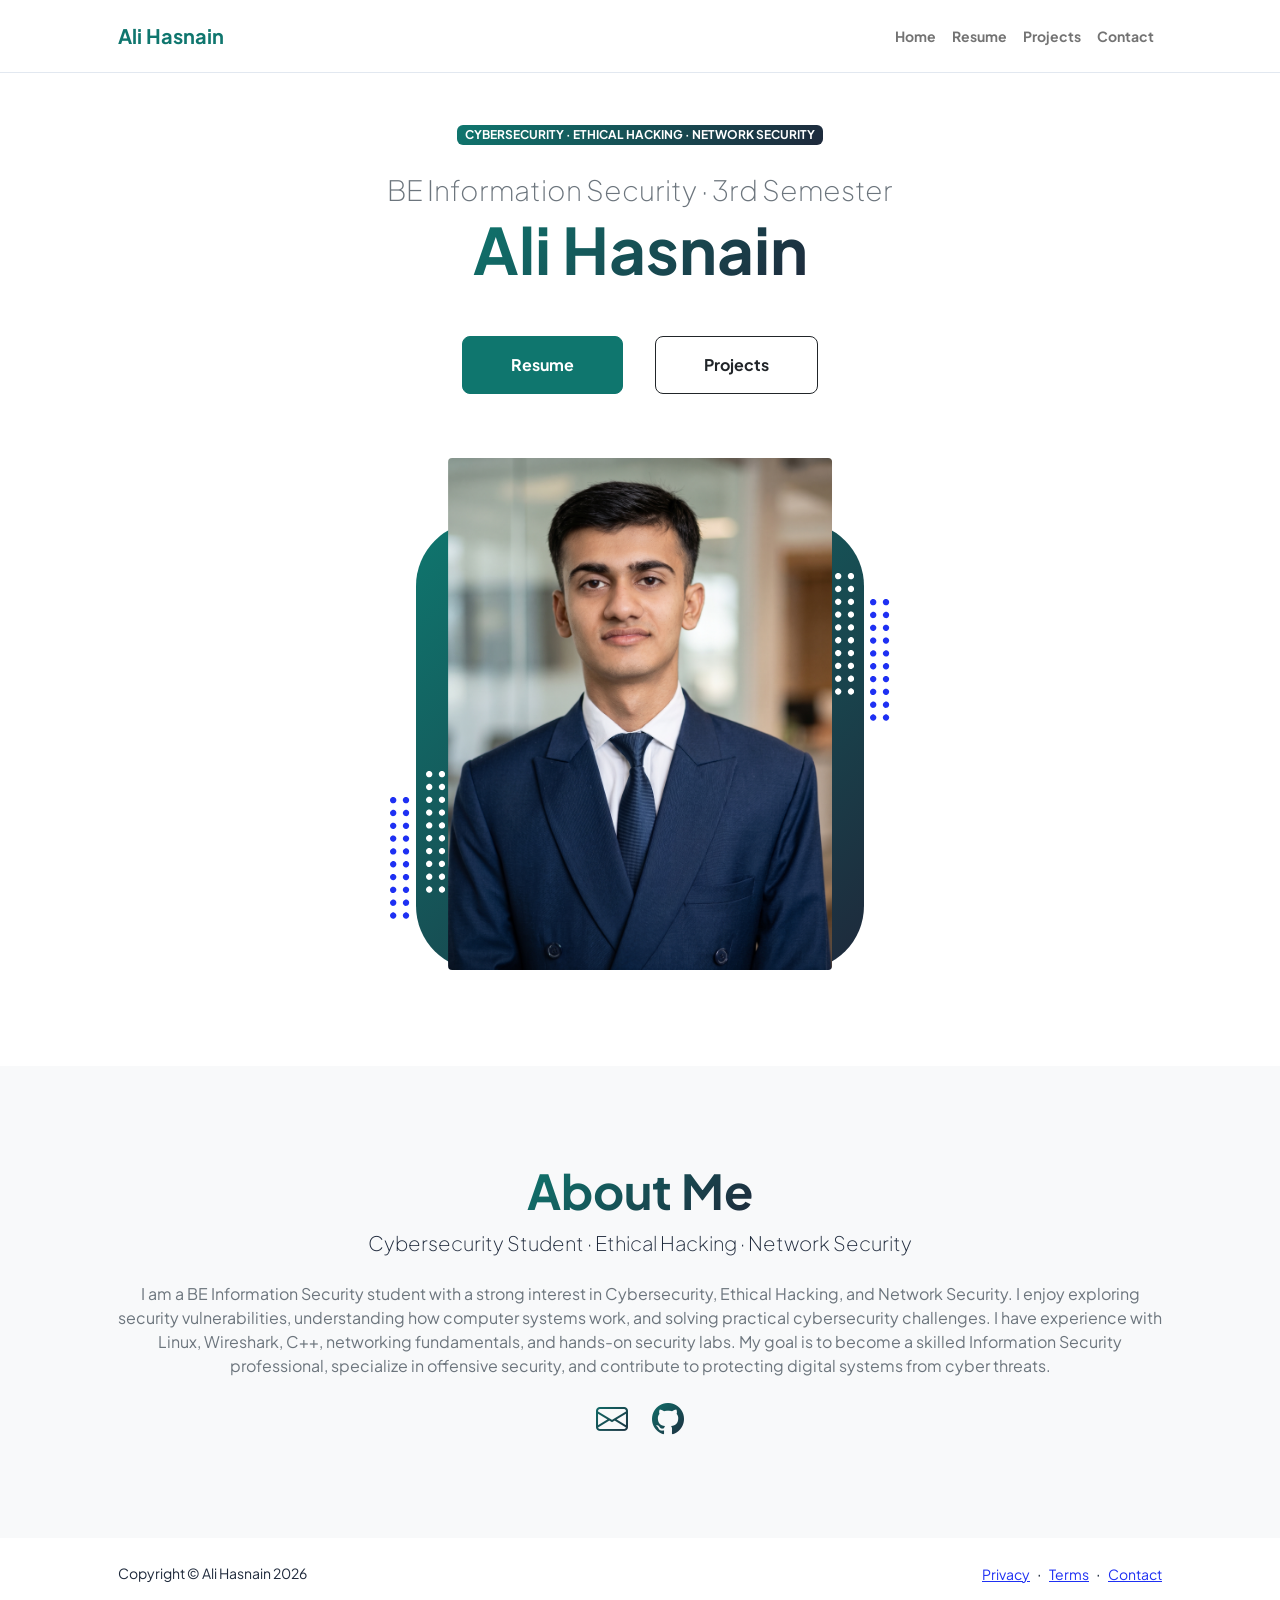
==== index.html @ 030be715 "Personal portfolio website" ====
<!DOCTYPE html>
<html lang="en">
    <head>
        <meta charset="utf-8" />
        <meta name="viewport" content="width=device-width, initial-scale=1, shrink-to-fit=no" />
        <meta name="description" content="Ali Hasnain — Information Security student portfolio focused on cybersecurity and ethical hacking." />
        <meta name="author" content="Ali Hasnain" />
        <title>Ali Hasnain | Cybersecurity Portfolio</title>
        <!-- Favicon-->
        <link rel="icon" type="image/x-icon" href="assets/favicon.ico" />
        <!-- Custom Google font-->
        <link rel="preconnect" href="https://fonts.googleapis.com" />
        <link rel="preconnect" href="https://fonts.gstatic.com" crossorigin />
        <link href="https://fonts.googleapis.com/css2?family=Plus+Jakarta+Sans:wght@100;200;300;400;500;600;700;800;900&amp;display=swap" rel="stylesheet" />
        <!-- Bootstrap icons-->
        <link href="https://cdn.jsdelivr.net/npm/bootstrap-icons@1.8.1/font/bootstrap-icons.css" rel="stylesheet" />
        <!-- Core theme CSS (includes Bootstrap)-->
        <link href="css/styles.css" rel="stylesheet" />
    </head>
    <body class="d-flex flex-column h-100">
        <main class="flex-shrink-0">
            <!-- Navigation-->
            <nav class="navbar navbar-expand-lg navbar-light bg-white py-3">
                <div class="container px-5">
                    <a class="navbar-brand" href="index.html"><span class="fw-bolder text-primary">Ali Hasnain</span></a>
                    <button class="navbar-toggler" type="button" data-bs-toggle="collapse" data-bs-target="#navbarSupportedContent" aria-controls="navbarSupportedContent" aria-expanded="false" aria-label="Toggle navigation"><span class="navbar-toggler-icon"></span></button>
                    <div class="collapse navbar-collapse" id="navbarSupportedContent">
                        <ul class="navbar-nav ms-auto mb-2 mb-lg-0 small fw-bolder">
                            <li class="nav-item"><a class="nav-link" href="index.html">Home</a></li>
                            <li class="nav-item"><a class="nav-link" href="resume.html">Resume</a></li>
                            <li class="nav-item"><a class="nav-link" href="projects.html">Projects</a></li>
                            <li class="nav-item"><a class="nav-link" href="contact.html">Contact</a></li>
                        </ul>
                    </div>
                </div>
            </nav>
            <!-- Header-->
            <header class="py-5">
                <div class="container px-5 pb-5">
                    <div class="row gx-5 align-items-center">
                        <div class="col-xxl-5">
                            <!-- Header text content-->
                            <div class="text-center text-xxl-start">
                                <div class="badge bg-gradient-primary-to-secondary text-white mb-4"><div class="text-uppercase">Cybersecurity &middot; Ethical Hacking &middot; Network Security</div></div>
                                <div class="fs-3 fw-light text-muted">BE Information Security · 3rd Semester</div>
                                <h1 class="display-3 fw-bolder mb-5"><span class="text-gradient d-inline">Ali Hasnain</span></h1>
                                <div class="d-grid gap-3 d-sm-flex justify-content-sm-center justify-content-xxl-start mb-3">
                                    <a class="btn btn-primary btn-lg px-5 py-3 me-sm-3 fs-6 fw-bolder" href="resume.html">Resume</a>
                                    <a class="btn btn-outline-dark btn-lg px-5 py-3 fs-6 fw-bolder" href="projects.html">Projects</a>
                                </div>
                            </div>
                        </div>
                        <div class="col-xxl-7">
                            <!-- Header profile picture-->
                            <div class="d-flex justify-content-center mt-5 mt-xxl-0">
                                <div class="profile bg-gradient-primary-to-secondary">
                                    <!-- TIP: For best results, use a photo with a transparent background like the demo example below-->
                                    <!-- Watch a tutorial on how to do this on YouTube (link)-->
                                    <img class="profile-img" src="assets/profile.jpg" alt="Portrait of Ali Hasnain" />
                                    <div class="dots-1">
                                        <!-- SVG Dots-->
                                        <svg version="1.1" xmlns="http://www.w3.org/2000/svg" xmlns:xlink="http://www.w3.org/1999/xlink" x="0px" y="0px" viewBox="0 0 191.6 1215.4" style="enable-background: new 0 0 191.6 1215.4" xml:space="preserve">
                                            <g transform="translate(0.000000,1280.000000) scale(0.100000,-0.100000)">
                                                <path d="M227.7,12788.6c-105-35-200-141-222-248c-43-206,163-412,369-369c155,32,275,190,260,339c-11,105-90,213-190,262        C383.7,12801.6,289.7,12808.6,227.7,12788.6z"></path>
                                                <path d="M1507.7,12788.6c-151-50-253-216-222-362c25-119,136-230,254-255c194-41,395,142,375,339c-11,105-90,213-190,262        C1663.7,12801.6,1569.7,12808.6,1507.7,12788.6z"></path>
                                                <path d="M227.7,11508.6c-105-35-200-141-222-248c-43-206,163-412,369-369c155,32,275,190,260,339c-11,105-90,213-190,262        C383.7,11521.6,289.7,11528.6,227.7,11508.6z"></path>
                                                <path d="M1507.7,11508.6c-151-50-253-216-222-362c25-119,136-230,254-255c194-41,395,142,375,339c-11,105-90,213-190,262        C1663.7,11521.6,1569.7,11528.6,1507.7,11508.6z"></path>
                                                <path d="M227.7,10228.6c-105-35-200-141-222-248c-43-206,163-412,369-369c155,32,275,190,260,339c-11,105-90,213-190,262        C383.7,10241.6,289.7,10248.6,227.7,10228.6z"></path>
                                                <path d="M1507.7,10228.6c-105-35-200-141-222-248c-43-206,163-412,369-369c155,32,275,190,260,339c-11,105-90,213-190,262        C1663.7,10241.6,1569.7,10248.6,1507.7,10228.6z"></path>
                                                <path d="M227.7,8948.6c-105-35-200-141-222-248c-43-206,163-412,369-369c155,32,275,190,260,339c-11,105-90,213-190,262        C383.7,8961.6,289.7,8968.6,227.7,8948.6z"></path>
                                                <path d="M1507.7,8948.6c-105-35-200-141-222-248c-43-206,163-412,369-369c155,32,275,190,260,339c-11,105-90,213-190,262        C1663.7,8961.6,1569.7,8968.6,1507.7,8948.6z"></path>
                                                <path d="M227.7,7668.6c-105-35-200-141-222-248c-43-206,163-412,369-369c155,32,275,190,260,339c-11,105-90,213-190,262        C383.7,7681.6,289.7,7688.6,227.7,7668.6z"></path>
                                                <path d="M1507.7,7668.6c-105-35-200-141-222-248c-43-206,163-412,369-369c155,32,275,190,260,339c-11,105-90,213-190,262        C1663.7,7681.6,1569.7,7688.6,1507.7,7668.6z"></path>
                                                <path d="M227.7,6388.6c-105-35-200-141-222-248c-43-206,163-412,369-369c155,32,275,190,260,339c-11,105-90,213-190,262        C383.7,6401.6,289.7,6408.6,227.7,6388.6z"></path>
                                                <path d="M1507.7,6388.6c-105-35-200-141-222-248c-43-206,163-412,369-369c155,32,275,190,260,339c-11,105-90,213-190,262        C1663.7,6401.6,1569.7,6408.6,1507.7,6388.6z"></path>
                                                <path d="M227.7,5108.6c-105-35-200-141-222-248c-43-206,163-412,369-369c155,32,275,190,260,339c-11,105-90,213-190,262        C383.7,5121.6,289.7,5128.6,227.7,5108.6z"></path>
                                                <path d="M1507.7,5108.6c-105-35-200-141-222-248c-43-206,163-412,369-369c155,32,275,190,260,339c-11,105-90,213-190,262        C1663.7,5121.6,1569.7,5128.6,1507.7,5108.6z"></path>
                                                <path d="M227.7,3828.6c-105-35-200-141-222-248c-43-206,163-412,369-369c155,32,275,190,260,339c-11,105-90,213-190,262        C383.7,3841.6,289.7,3848.6,227.7,3828.6z"></path>
                                                <path d="M1507.7,3828.6c-105-35-200-141-222-248c-43-206,163-412,369-369c155,32,275,190,260,339c-11,105-90,213-190,262        C1663.7,3841.6,1569.7,3848.6,1507.7,3828.6z"></path>
                                                <path d="M227.7,2548.6c-105-35-200-141-222-248c-43-206,163-412,369-369c155,32,275,190,260,339c-11,105-90,213-190,262        C383.7,2561.6,289.7,2568.6,227.7,2548.6z"></path>
                                                <path d="M1507.7,2548.6c-105-35-200-141-222-248c-43-206,163-412,369-369c155,32,275,190,260,339c-11,105-90,213-190,262        C1663.7,2561.6,1569.7,2568.6,1507.7,2548.6z"></path>
                                                <path d="M227.7,1268.6c-105-35-200-141-222-248c-43-206,163-412,369-369c155,32,275,190,260,339c-11,105-90,213-190,262        C383.7,1281.6,289.7,1288.6,227.7,1268.6z"></path>
                                                <path d="M1507.7,1268.6c-105-35-200-141-222-248c-43-206,163-412,369-369c155,32,275,190,260,339c-11,105-90,213-190,262        C1663.7,1281.6,1569.7,1288.6,1507.7,1268.6z"></path>
                                            </g>
                                        </svg>
                                        <!-- END of SVG dots-->
                                    </div>
                                    <div class="dots-2">
                                        <!-- SVG Dots-->
                                        <svg version="1.1" xmlns="http://www.w3.org/2000/svg" xmlns:xlink="http://www.w3.org/1999/xlink" x="0px" y="0px" viewBox="0 0 191.6 1215.4" style="enable-background: new 0 0 191.6 1215.4" xml:space="preserve">
                                            <g transform="translate(0.000000,1280.000000) scale(0.100000,-0.100000)">
                                                <path d="M227.7,12788.6c-105-35-200-141-222-248c-43-206,163-412,369-369c155,32,275,190,260,339c-11,105-90,213-190,262        C383.7,12801.6,289.7,12808.6,227.7,12788.6z"></path>
                                                <path d="M1507.7,12788.6c-151-50-253-216-222-362c25-119,136-230,254-255c194-41,395,142,375,339c-11,105-90,213-190,262        C1663.7,12801.6,1569.7,12808.6,1507.7,12788.6z"></path>
                                                <path d="M227.7,11508.6c-105-35-200-141-222-248c-43-206,163-412,369-369c155,32,275,190,260,339c-11,105-90,213-190,262        C383.7,11521.6,289.7,11528.6,227.7,11508.6z"></path>
                                                <path d="M1507.7,11508.6c-151-50-253-216-222-362c25-119,136-230,254-255c194-41,395,142,375,339c-11,105-90,213-190,262        C1663.7,11521.6,1569.7,11528.6,1507.7,11508.6z"></path>
                                                <path d="M227.7,10228.6c-105-35-200-141-222-248c-43-206,163-412,369-369c155,32,275,190,260,339c-11,105-90,213-190,262        C383.7,10241.6,289.7,10248.6,227.7,10228.6z"></path>
                                                <path d="M1507.7,10228.6c-105-35-200-141-222-248c-43-206,163-412,369-369c155,32,275,190,260,339c-11,105-90,213-190,262        C1663.7,10241.6,1569.7,10248.6,1507.7,10228.6z"></path>
                                                <path d="M227.7,8948.6c-105-35-200-141-222-248c-43-206,163-412,369-369c155,32,275,190,260,339c-11,105-90,213-190,262        C383.7,8961.6,289.7,8968.6,227.7,8948.6z"></path>
                                                <path d="M1507.7,8948.6c-105-35-200-141-222-248c-43-206,163-412,369-369c155,32,275,190,260,339c-11,105-90,213-190,262        C1663.7,8961.6,1569.7,8968.6,1507.7,8948.6z"></path>
                                                <path d="M227.7,7668.6c-105-35-200-141-222-248c-43-206,163-412,369-369c155,32,275,190,260,339c-11,105-90,213-190,262        C383.7,7681.6,289.7,7688.6,227.7,7668.6z"></path>
                                                <path d="M1507.7,7668.6c-105-35-200-141-222-248c-43-206,163-412,369-369c155,32,275,190,260,339c-11,105-90,213-190,262        C1663.7,7681.6,1569.7,7688.6,1507.7,7668.6z"></path>
                                                <path d="M227.7,6388.6c-105-35-200-141-222-248c-43-206,163-412,369-369c155,32,275,190,260,339c-11,105-90,213-190,262        C383.7,6401.6,289.7,6408.6,227.7,6388.6z"></path>
                                                <path d="M1507.7,6388.6c-105-35-200-141-222-248c-43-206,163-412,369-369c155,32,275,190,260,339c-11,105-90,213-190,262        C1663.7,6401.6,1569.7,6408.6,1507.7,6388.6z"></path>
                                                <path d="M227.7,5108.6c-105-35-200-141-222-248c-43-206,163-412,369-369c155,32,275,190,260,339c-11,105-90,213-190,262        C383.7,5121.6,289.7,5128.6,227.7,5108.6z"></path>
                                                <path d="M1507.7,5108.6c-105-35-200-141-222-248c-43-206,163-412,369-369c155,32,275,190,260,339c-11,105-90,213-190,262        C1663.7,5121.6,1569.7,5128.6,1507.7,5108.6z"></path>
                                                <path d="M227.7,3828.6c-105-35-200-141-222-248c-43-206,163-412,369-369c155,32,275,190,260,339c-11,105-90,213-190,262        C383.7,3841.6,289.7,3848.6,227.7,3828.6z"></path>
                                                <path d="M1507.7,3828.6c-105-35-200-141-222-248c-43-206,163-412,369-369c155,32,275,190,260,339c-11,105-90,213-190,262        C1663.7,3841.6,1569.7,3848.6,1507.7,3828.6z"></path>
                                                <path d="M227.7,2548.6c-105-35-200-141-222-248c-43-206,163-412,369-369c155,32,275,190,260,339c-11,105-90,213-190,262        C383.7,2561.6,289.7,2568.6,227.7,2548.6z"></path>
                                                <path d="M1507.7,2548.6c-105-35-200-141-222-248c-43-206,163-412,369-369c155,32,275,190,260,339c-11,105-90,213-190,262        C1663.7,2561.6,1569.7,2568.6,1507.7,2548.6z"></path>
                                                <path d="M227.7,1268.6c-105-35-200-141-222-248c-43-206,163-412,369-369c155,32,275,190,260,339c-11,105-90,213-190,262        C383.7,1281.6,289.7,1288.6,227.7,1268.6z"></path>
                                                <path d="M1507.7,1268.6c-105-35-200-141-222-248c-43-206,163-412,369-369c155,32,275,190,260,339c-11,105-90,213-190,262        C1663.7,1281.6,1569.7,1288.6,1507.7,1268.6z"></path>
                                            </g>
                                        </svg>
                                        <!-- END of SVG dots-->
                                    </div>
                                    <div class="dots-3">
                                        <!-- SVG Dots-->
                                        <svg version="1.1" xmlns="http://www.w3.org/2000/svg" xmlns:xlink="http://www.w3.org/1999/xlink" x="0px" y="0px" viewBox="0 0 191.6 1215.4" style="enable-background: new 0 0 191.6 1215.4" xml:space="preserve">
                                            <g transform="translate(0.000000,1280.000000) scale(0.100000,-0.100000)">
                                                <path d="M227.7,12788.6c-105-35-200-141-222-248c-43-206,163-412,369-369c155,32,275,190,260,339c-11,105-90,213-190,262        C383.7,12801.6,289.7,12808.6,227.7,12788.6z"></path>
                                                <path d="M1507.7,12788.6c-151-50-253-216-222-362c25-119,136-230,254-255c194-41,395,142,375,339c-11,105-90,213-190,262        C1663.7,12801.6,1569.7,12808.6,1507.7,12788.6z"></path>
                                                <path d="M227.7,11508.6c-105-35-200-141-222-248c-43-206,163-412,369-369c155,32,275,190,260,339c-11,105-90,213-190,262        C383.7,11521.6,289.7,11528.6,227.7,11508.6z"></path>
                                                <path d="M1507.7,11508.6c-151-50-253-216-222-362c25-119,136-230,254-255c194-41,395,142,375,339c-11,105-90,213-190,262        C1663.7,11521.6,1569.7,11528.6,1507.7,11508.6z"></path>
                                                <path d="M227.7,10228.6c-105-35-200-141-222-248c-43-206,163-412,369-369c155,32,275,190,260,339c-11,105-90,213-190,262        C383.7,10241.6,289.7,10248.6,227.7,10228.6z"></path>
                                                <path d="M1507.7,10228.6c-105-35-200-141-222-248c-43-206,163-412,369-369c155,32,275,190,260,339c-11,105-90,213-190,262        C1663.7,10241.6,1569.7,10248.6,1507.7,10228.6z"></path>
                                                <path d="M227.7,8948.6c-105-35-200-141-222-248c-43-206,163-412,369-369c155,32,275,190,260,339c-11,105-90,213-190,262        C383.7,8961.6,289.7,8968.6,227.7,8948.6z"></path>
                                                <path d="M1507.7,8948.6c-105-35-200-141-222-248c-43-206,163-412,369-369c155,32,275,190,260,339c-11,105-90,213-190,262        C1663.7,8961.6,1569.7,8968.6,1507.7,8948.6z"></path>
                                                <path d="M227.7,7668.6c-105-35-200-141-222-248c-43-206,163-412,369-369c155,32,275,190,260,339c-11,105-90,213-190,262        C383.7,7681.6,289.7,7688.6,227.7,7668.6z"></path>
                                                <path d="M1507.7,7668.6c-105-35-200-141-222-248c-43-206,163-412,369-369c155,32,275,190,260,339c-11,105-90,213-190,262        C1663.7,7681.6,1569.7,7688.6,1507.7,7668.6z"></path>
                                                <path d="M227.7,6388.6c-105-35-200-141-222-248c-43-206,163-412,369-369c155,32,275,190,260,339c-11,105-90,213-190,262        C383.7,6401.6,289.7,6408.6,227.7,6388.6z"></path>
                                                <path d="M1507.7,6388.6c-105-35-200-141-222-248c-43-206,163-412,369-369c155,32,275,190,260,339c-11,105-90,213-190,262        C1663.7,6401.6,1569.7,6408.6,1507.7,6388.6z"></path>
                                                <path d="M227.7,5108.6c-105-35-200-141-222-248c-43-206,163-412,369-369c155,32,275,190,260,339c-11,105-90,213-190,262        C383.7,5121.6,289.7,5128.6,227.7,5108.6z"></path>
                                                <path d="M1507.7,5108.6c-105-35-200-141-222-248c-43-206,163-412,369-369c155,32,275,190,260,339c-11,105-90,213-190,262        C1663.7,5121.6,1569.7,5128.6,1507.7,5108.6z"></path>
                                                <path d="M227.7,3828.6c-105-35-200-141-222-248c-43-206,163-412,369-369c155,32,275,190,260,339c-11,105-90,213-190,262        C383.7,3841.6,289.7,3848.6,227.7,3828.6z"></path>
                                                <path d="M1507.7,3828.6c-105-35-200-141-222-248c-43-206,163-412,369-369c155,32,275,190,260,339c-11,105-90,213-190,262        C1663.7,3841.6,1569.7,3848.6,1507.7,3828.6z"></path>
                                                <path d="M227.7,2548.6c-105-35-200-141-222-248c-43-206,163-412,369-369c155,32,275,190,260,339c-11,105-90,213-190,262        C383.7,2561.6,289.7,2568.6,227.7,2548.6z"></path>
                                                <path d="M1507.7,2548.6c-105-35-200-141-222-248c-43-206,163-412,369-369c155,32,275,190,260,339c-11,105-90,213-190,262        C1663.7,2561.6,1569.7,2568.6,1507.7,2548.6z"></path>
                                                <path d="M227.7,1268.6c-105-35-200-141-222-248c-43-206,163-412,369-369c155,32,275,190,260,339c-11,105-90,213-190,262        C383.7,1281.6,289.7,1288.6,227.7,1268.6z"></path>
                                                <path d="M1507.7,1268.6c-105-35-200-141-222-248c-43-206,163-412,369-369c155,32,275,190,260,339c-11,105-90,213-190,262        C1663.7,1281.6,1569.7,1288.6,1507.7,1268.6z"></path>
                                            </g>
                                        </svg>
                                        <!-- END of SVG dots-->
                                    </div>
                                    <div class="dots-4">
                                        <!-- SVG Dots-->
                                        <svg version="1.1" xmlns="http://www.w3.org/2000/svg" xmlns:xlink="http://www.w3.org/1999/xlink" x="0px" y="0px" viewBox="0 0 191.6 1215.4" style="enable-background: new 0 0 191.6 1215.4" xml:space="preserve">
                                            <g transform="translate(0.000000,1280.000000) scale(0.100000,-0.100000)">
                                                <path d="M227.7,12788.6c-105-35-200-141-222-248c-43-206,163-412,369-369c155,32,275,190,260,339c-11,105-90,213-190,262        C383.7,12801.6,289.7,12808.6,227.7,12788.6z"></path>
                                                <path d="M1507.7,12788.6c-151-50-253-216-222-362c25-119,136-230,254-255c194-41,395,142,375,339c-11,105-90,213-190,262        C1663.7,12801.6,1569.7,12808.6,1507.7,12788.6z"></path>
                                                <path d="M227.7,11508.6c-105-35-200-141-222-248c-43-206,163-412,369-369c155,32,275,190,260,339c-11,105-90,213-190,262        C383.7,11521.6,289.7,11528.6,227.7,11508.6z"></path>
                                                <path d="M1507.7,11508.6c-151-50-253-216-222-362c25-119,136-230,254-255c194-41,395,142,375,339c-11,105-90,213-190,262        C1663.7,11521.6,1569.7,11528.6,1507.7,11508.6z"></path>
                                                <path d="M227.7,10228.6c-105-35-200-141-222-248c-43-206,163-412,369-369c155,32,275,190,260,339c-11,105-90,213-190,262        C383.7,10241.6,289.7,10248.6,227.7,10228.6z"></path>
                                                <path d="M1507.7,10228.6c-105-35-200-141-222-248c-43-206,163-412,369-369c155,32,275,190,260,339c-11,105-90,213-190,262        C1663.7,10241.6,1569.7,10248.6,1507.7,10228.6z"></path>
                                                <path d="M227.7,8948.6c-105-35-200-141-222-248c-43-206,163-412,369-369c155,32,275,190,260,339c-11,105-90,213-190,262        C383.7,8961.6,289.7,8968.6,227.7,8948.6z"></path>
                                                <path d="M1507.7,8948.6c-105-35-200-141-222-248c-43-206,163-412,369-369c155,32,275,190,260,339c-11,105-90,213-190,262        C1663.7,8961.6,1569.7,8968.6,1507.7,8948.6z"></path>
                                                <path d="M227.7,7668.6c-105-35-200-141-222-248c-43-206,163-412,369-369c155,32,275,190,260,339c-11,105-90,213-190,262        C383.7,7681.6,289.7,7688.6,227.7,7668.6z"></path>
                                                <path d="M1507.7,7668.6c-105-35-200-141-222-248c-43-206,163-412,369-369c155,32,275,190,260,339c-11,105-90,213-190,262        C1663.7,7681.6,1569.7,7688.6,1507.7,7668.6z"></path>
                                                <path d="M227.7,6388.6c-105-35-200-141-222-248c-43-206,163-412,369-369c155,32,275,190,260,339c-11,105-90,213-190,262        C383.7,6401.6,289.7,6408.6,227.7,6388.6z"></path>
                                                <path d="M1507.7,6388.6c-105-35-200-141-222-248c-43-206,163-412,369-369c155,32,275,190,260,339c-11,105-90,213-190,262        C1663.7,6401.6,1569.7,6408.6,1507.7,6388.6z"></path>
                                                <path d="M227.7,5108.6c-105-35-200-141-222-248c-43-206,163-412,369-369c155,32,275,190,260,339c-11,105-90,213-190,262        C383.7,5121.6,289.7,5128.6,227.7,5108.6z"></path>
                                                <path d="M1507.7,5108.6c-105-35-200-141-222-248c-43-206,163-412,369-369c155,32,275,190,260,339c-11,105-90,213-190,262        C1663.7,5121.6,1569.7,5128.6,1507.7,5108.6z"></path>
                                                <path d="M227.7,3828.6c-105-35-200-141-222-248c-43-206,163-412,369-369c155,32,275,190,260,339c-11,105-90,213-190,262        C383.7,3841.6,289.7,3848.6,227.7,3828.6z"></path>
                                                <path d="M1507.7,3828.6c-105-35-200-141-222-248c-43-206,163-412,369-369c155,32,275,190,260,339c-11,105-90,213-190,262        C1663.7,3841.6,1569.7,3848.6,1507.7,3828.6z"></path>
                                                <path d="M227.7,2548.6c-105-35-200-141-222-248c-43-206,163-412,369-369c155,32,275,190,260,339c-11,105-90,213-190,262        C383.7,2561.6,289.7,2568.6,227.7,2548.6z"></path>
                                                <path d="M1507.7,2548.6c-105-35-200-141-222-248c-43-206,163-412,369-369c155,32,275,190,260,339c-11,105-90,213-190,262        C1663.7,2561.6,1569.7,2568.6,1507.7,2548.6z"></path>
                                                <path d="M227.7,1268.6c-105-35-200-141-222-248c-43-206,163-412,369-369c155,32,275,190,260,339c-11,105-90,213-190,262        C383.7,1281.6,289.7,1288.6,227.7,1268.6z"></path>
                                                <path d="M1507.7,1268.6c-105-35-200-141-222-248c-43-206,163-412,369-369c155,32,275,190,260,339c-11,105-90,213-190,262        C1663.7,1281.6,1569.7,1288.6,1507.7,1268.6z"></path>
                                            </g>
                                        </svg>
                                        <!-- END of SVG dots-->
                                    </div>
                                </div>
                            </div>
                        </div>
                    </div>
                </div>
            </header>
            <!-- About Section-->
            <section class="bg-light py-5">
                <div class="container px-5">
                    <div class="row gx-5 justify-content-center">
                        <div class="col-xxl-8">
                            <div class="text-center my-5">
                                <h2 class="display-5 fw-bolder"><span class="text-gradient d-inline">About Me</span></h2>
                                <p class="lead fw-light mb-4">Cybersecurity Student · Ethical Hacking · Network Security</p>
                                <p class="text-muted">I am a BE Information Security student with a strong interest in Cybersecurity, Ethical Hacking, and Network Security. I enjoy exploring security vulnerabilities, understanding how computer systems work, and solving practical cybersecurity challenges. I have experience with Linux, Wireshark, C++, networking fundamentals, and hands-on security labs. My goal is to become a skilled Information Security professional, specialize in offensive security, and contribute to protecting digital systems from cyber threats.</p>
                                <div class="d-flex justify-content-center fs-2 gap-4">
                                    <a class="text-gradient" href="mailto:hasnain@gmail.com" aria-label="Email Ali Hasnain"><i class="bi bi-envelope"></i></a>
                                    <a class="text-gradient" href="https://github.com/alihasnain512" target="_blank" rel="noopener noreferrer" aria-label="GitHub profile"><i class="bi bi-github"></i></a>
                                </div>
                            </div>
                        </div>
                    </div>
                </div>
            </section>
        </main>
        <!-- Footer-->
        <footer class="bg-white py-4 mt-auto">
            <div class="container px-5">
                <div class="row align-items-center justify-content-between flex-column flex-sm-row">
                    <div class="col-auto"><div class="small m-0">Copyright &copy; Ali Hasnain 2026</div></div>
                    <div class="col-auto">
                        <a class="small" href="#!">Privacy</a>
                        <span class="mx-1">&middot;</span>
                        <a class="small" href="#!">Terms</a>
                        <span class="mx-1">&middot;</span>
                        <a class="small" href="#!">Contact</a>
                    </div>
                </div>
            </div>
        </footer>
        <!-- Bootstrap core JS-->
        <script src="https://cdn.jsdelivr.net/npm/bootstrap@5.2.3/dist/js/bootstrap.bundle.min.js"></script>
        <!-- Core theme JS-->
        <script src="js/scripts.js"></script>
    </body>
</html>
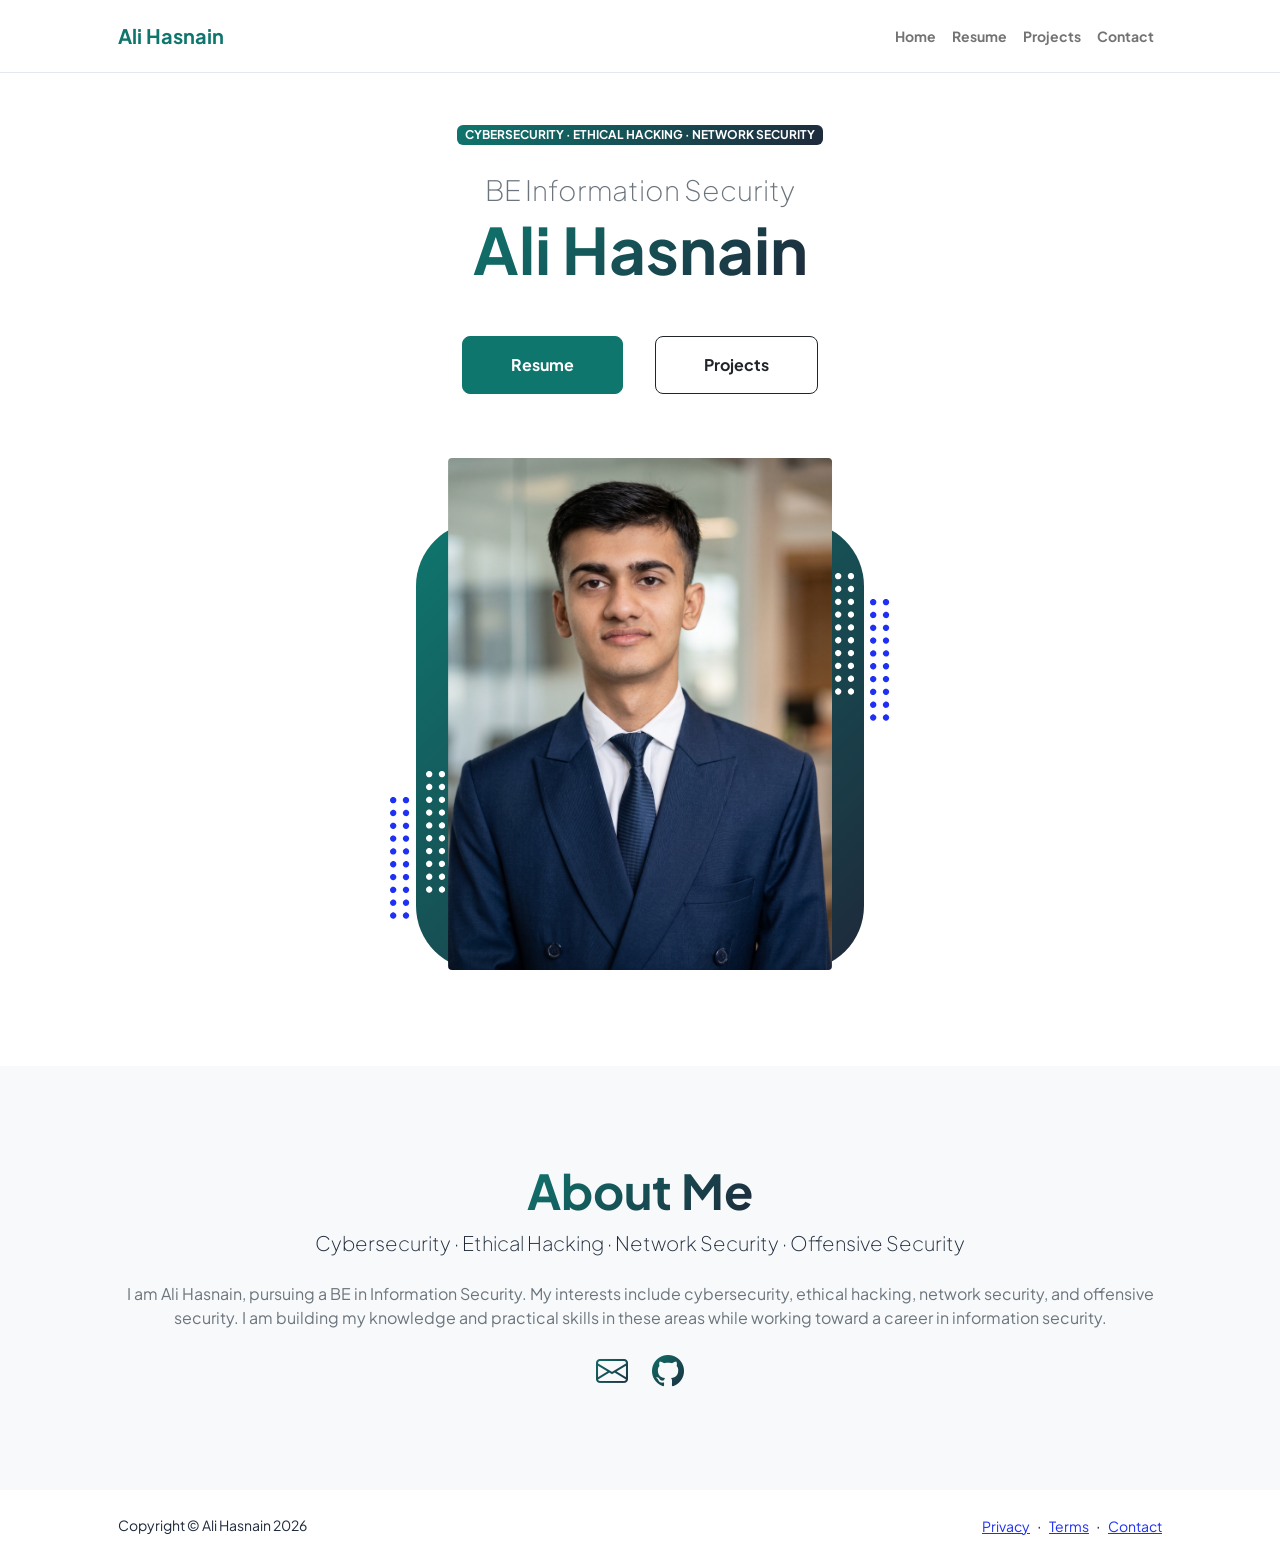
==== commit 2e374a2a: "Customize portfolio with personal information" ====
--- a/index.html
+++ b/index.html
@@ -42,7 +42,7 @@
                             <!-- Header text content-->
                             <div class="text-center text-xxl-start">
                                 <div class="badge bg-gradient-primary-to-secondary text-white mb-4"><div class="text-uppercase">Cybersecurity &middot; Ethical Hacking &middot; Network Security</div></div>
-                                <div class="fs-3 fw-light text-muted">BE Information Security · 3rd Semester</div>
+                                <div class="fs-3 fw-light text-muted">BE Information Security</div>
                                 <h1 class="display-3 fw-bolder mb-5"><span class="text-gradient d-inline">Ali Hasnain</span></h1>
                                 <div class="d-grid gap-3 d-sm-flex justify-content-sm-center justify-content-xxl-start mb-3">
                                     <a class="btn btn-primary btn-lg px-5 py-3 me-sm-3 fs-6 fw-bolder" href="resume.html">Resume</a>
@@ -182,10 +182,10 @@
                         <div class="col-xxl-8">
                             <div class="text-center my-5">
                                 <h2 class="display-5 fw-bolder"><span class="text-gradient d-inline">About Me</span></h2>
-                                <p class="lead fw-light mb-4">Cybersecurity Student · Ethical Hacking · Network Security</p>
-                                <p class="text-muted">I am a BE Information Security student with a strong interest in Cybersecurity, Ethical Hacking, and Network Security. I enjoy exploring security vulnerabilities, understanding how computer systems work, and solving practical cybersecurity challenges. I have experience with Linux, Wireshark, C++, networking fundamentals, and hands-on security labs. My goal is to become a skilled Information Security professional, specialize in offensive security, and contribute to protecting digital systems from cyber threats.</p>
+                                <p class="lead fw-light mb-4">Cybersecurity · Ethical Hacking · Network Security · Offensive Security</p>
+                                <p class="text-muted">I am Ali Hasnain, pursuing a BE in Information Security. My interests include cybersecurity, ethical hacking, network security, and offensive security. I am building my knowledge and practical skills in these areas while working toward a career in information security.</p>
                                 <div class="d-flex justify-content-center fs-2 gap-4">
-                                    <a class="text-gradient" href="mailto:hasnain@gmail.com" aria-label="Email Ali Hasnain"><i class="bi bi-envelope"></i></a>
+                                    <a class="text-gradient" href="contact.html" aria-label="Contact Ali Hasnain"><i class="bi bi-envelope"></i></a>
                                     <a class="text-gradient" href="https://github.com/alihasnain512" target="_blank" rel="noopener noreferrer" aria-label="GitHub profile"><i class="bi bi-github"></i></a>
                                 </div>
                             </div>
